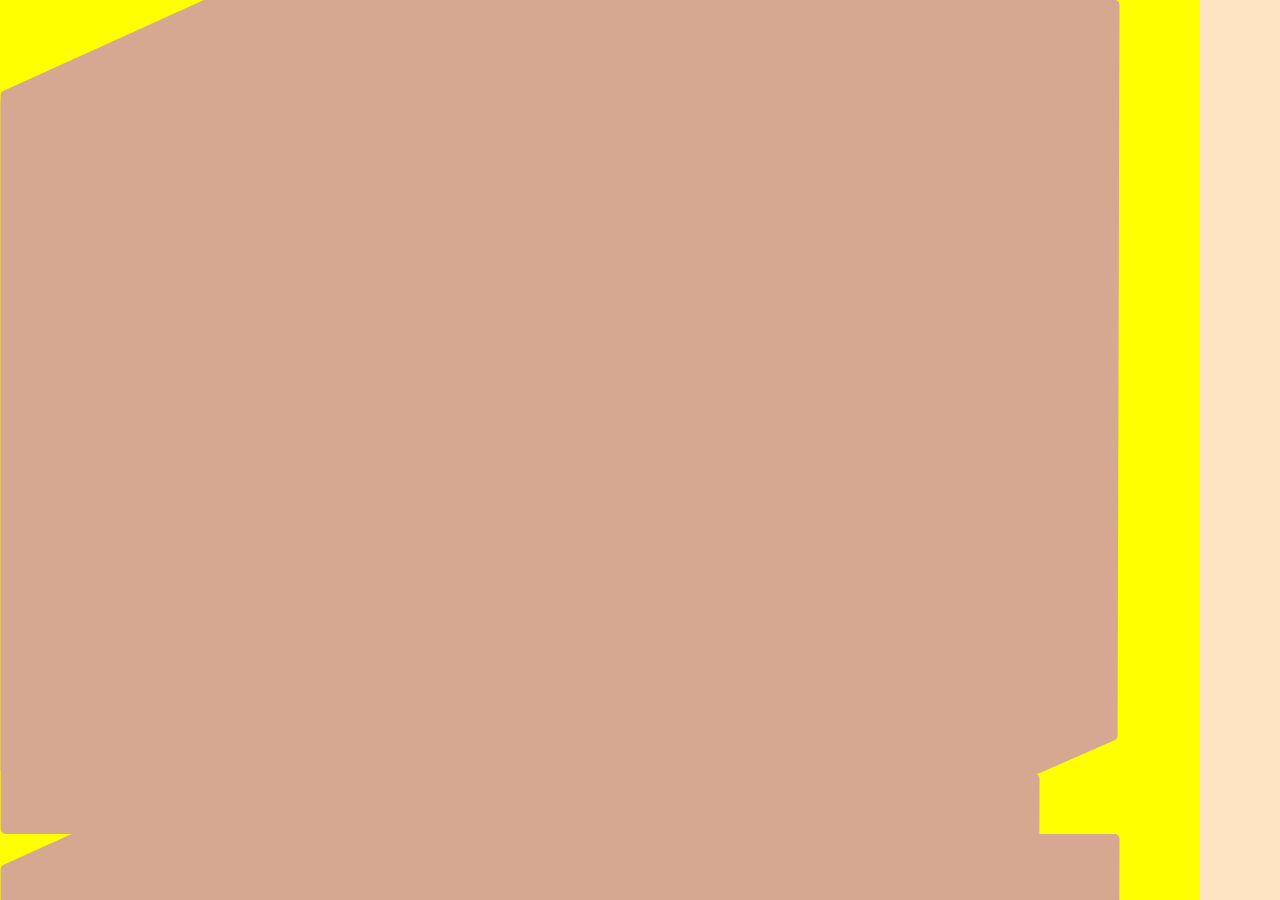
==== index.html @ 010096a8 "initial commit" ====
<!DOCTYPE html>
<html lang="en">
<head>
    <meta charset="UTF-8">
    <meta name="viewport" content="width=device-width, initial-scale=1.0">
    <meta http-equiv="X-UA-Compatible" content="ie=edge">
    <link rel="stylesheet" type="text/css" href="styles.css">
    <title>Lili Molloy</title>
</head>
<body>

    <div class="container">

        <div class="page about"></div>

        <div class="page portfolio"></div>
        <div class="page resume"></div>
        <div class="page contact"></div>
    </div>

</body>
</html>
---- styles.css ----
body {
    margin: 0;
}

.container {
    display: grid;
    grid-template-columns: repeat(4, 80px) 1fr repeat(4, 80px);
    grid-template-rows: 1fr;
    height: 100vh;
    width: 100%;
  }

.page {
    grid-row: 1 / 2;
}

.page:nth-child(1):before {
    content: "about";
    color: white;
    position: absolute;
    transform: rotate(-90deg);
    font-family: quicksand;
    font-size: 30px;
    bottom: 50%;
    opacity: 0;
    animation: appear 5s forwards 2s;
}

@keyframes appear {
    from {
        opacity: 0;
    }
    
    to {
         opacity: 1;
    }
}

.container .page:nth-child(1) {
    grid-column: 1/ 7;
    z-index: 4;
    background-image: url("./assets/backgrounds/background-about.svg");
    background-size: 100%;
}

.container .page:nth-child(2) {
    grid-column: 1 / 8;
    z-index: 3;
    background-image: url("./assets/backgrounds/background-portfolio.svg");
    background-size: 100%;
}

.container .page:nth-child(3) {
    grid-column: 1 / 9;
    background: yellow;
    z-index: 2;
}

.container .page:nth-child(4) {
    grid-column: 1 / 10;
    background: bisque;
    z-index: 1;
}

.container .page:nth-child(2):hover {
    grid-column: 2 / 8;
    z-index: 5;
}

.container .page:nth-child(3):hover {
    grid-column: 2 / 9;
    z-index: 5;
}

.container .page:nth-child(4):hover {
    grid-column: 2 / 10;
    z-index: 5;
}

/* .container .about {
    
    background-size: 100%;
} */
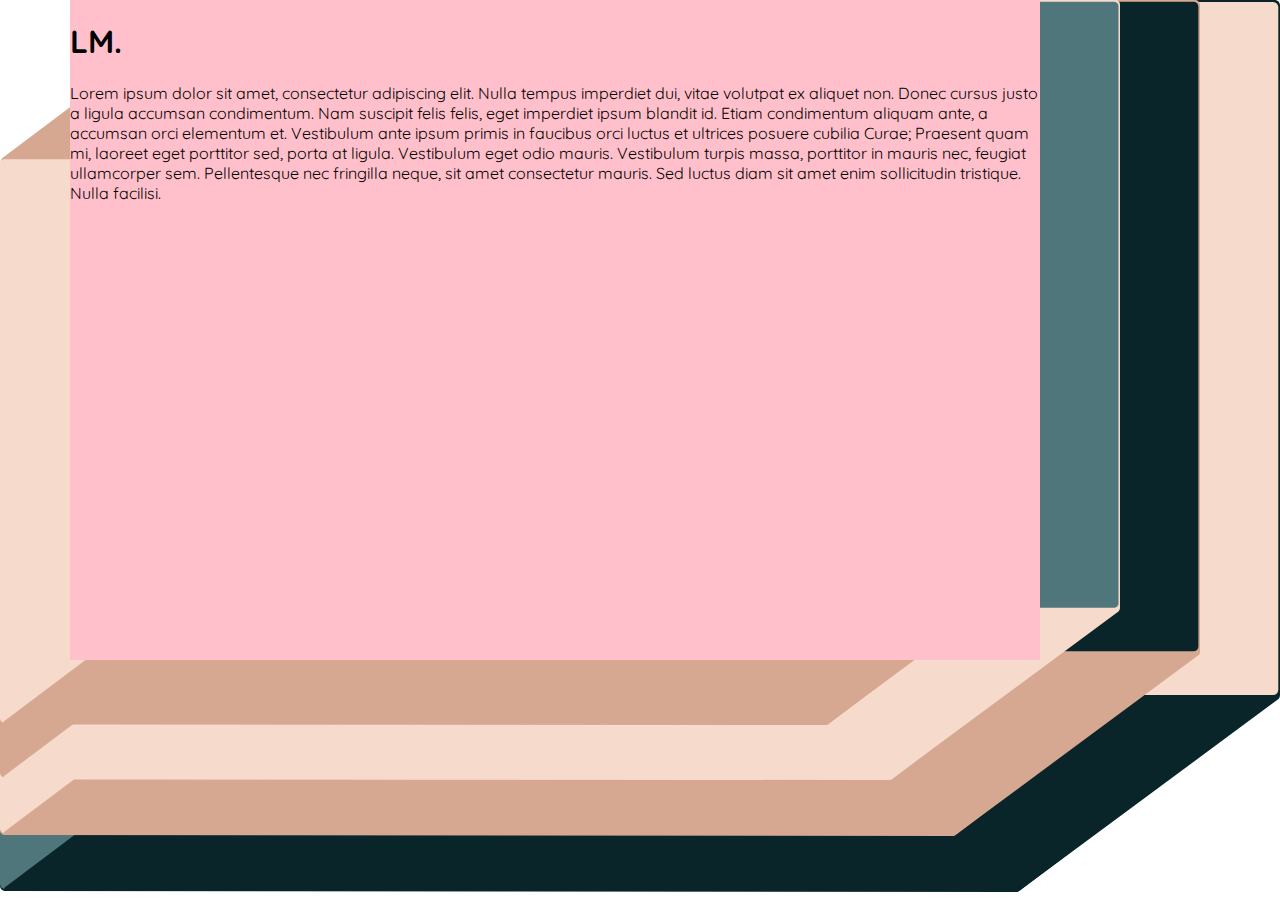
==== commit 544b9cbf: "accordion flows correctly, and can go back to main menu. added the second grid." ====
--- a/index.html
+++ b/index.html
@@ -4,18 +4,24 @@
     <meta charset="UTF-8">
     <meta name="viewport" content="width=device-width, initial-scale=1.0">
     <meta http-equiv="X-UA-Compatible" content="ie=edge">
+    <link href="https://fonts.googleapis.com/css?family=Bungee+Shade|Quicksand" rel="stylesheet">
     <link rel="stylesheet" type="text/css" href="styles.css">
     <title>Lili Molloy</title>
 </head>
 <body>
 
     <div class="container">
-
-        <div class="page about"></div>
-
+        <div class="page contact"></div>
+        <div class="page resume"></div>
         <div class="page portfolio"></div>
-        <div class="page resume"></div>
-        <div class="page contact"></div>
+        <div class="page">
+            <div class="about">
+                <div class="view">
+                    <h1>LM.</h1>
+                    <p>Lorem ipsum dolor sit amet, consectetur adipiscing elit. Nulla tempus imperdiet dui, vitae volutpat ex aliquet non. Donec cursus justo a ligula accumsan condimentum. Nam suscipit felis felis, eget imperdiet ipsum blandit id. Etiam condimentum aliquam ante, a accumsan orci elementum et. Vestibulum ante ipsum primis in faucibus orci luctus et ultrices posuere cubilia Curae; Praesent quam mi, laoreet eget porttitor sed, porta at ligula. Vestibulum eget odio mauris. Vestibulum turpis massa, porttitor in mauris nec, feugiat ullamcorper sem. Pellentesque nec fringilla neque, sit amet consectetur mauris. Sed luctus diam sit amet enim sollicitudin tristique. Nulla facilisi.</p>
+                </div>
+            </div>
+        </div>
     </div>
 
 </body>
--- a/styles.css
+++ b/styles.css
@@ -1,5 +1,6 @@
 body {
     margin: 0;
+    font-family: Quicksand, sans-serif;
 }
 
 .container {
@@ -14,8 +15,8 @@
     grid-row: 1 / 2;
 }
 
-.page:nth-child(1):before {
-    content: "about";
+.page:nth-child(4):before {
+    content: "home";
     color: white;
     position: absolute;
     transform: rotate(-90deg);
@@ -37,10 +38,47 @@
 }
 
 .container .page:nth-child(1) {
+    grid-column: 1 / 10;
+    z-index: 1;
+    background-image: url("./assets/backgrounds/background-contact.svg");
+    background-size: 100%;
+    height: 100vh;
+    background-repeat: no-repeat;
+}
+
+.container .page:nth-child(2) {
+    grid-column: 1 / 9;
+    z-index: 2;
+    background-image: url("./assets/backgrounds/background-about.svg");
+    background-size: 100%;
+    height: 100vh;
+    background-repeat: no-repeat;
+}
+
+.container .page:nth-child(3) {
+    grid-column: 1 / 8;
+    z-index: 3;
+    background-image: url("./assets/backgrounds/background-portfolio.svg");
+    background-size: 100%;
+    height: 100vh;
+    background-repeat: no-repeat;
+}
+
+.container .page:nth-child(4) {
     grid-column: 1/ 7;
     z-index: 4;
     background-image: url("./assets/backgrounds/background-about.svg");
     background-size: 100%;
+    height: 100vh;
+    background-repeat: no-repeat;
+}
+
+/* .container .page:nth-child(1) {
+    grid-column: 1/ 7;
+    z-index: 4;
+    background-image: url("./assets/backgrounds/background-about.svg");
+    background-size: 100%;
+    background-repeat: no-repeat;
 }
 
 .container .page:nth-child(2) {
@@ -52,17 +90,19 @@
 
 .container .page:nth-child(3) {
     grid-column: 1 / 9;
-    background: yellow;
     z-index: 2;
+    background-image: url("./assets/backgrounds/background-about.svg");
+    background-size: 100%;
 }
 
 .container .page:nth-child(4) {
     grid-column: 1 / 10;
-    background: bisque;
     z-index: 1;
-}
+    background-image: url("./assets/backgrounds/background-contact.svg");
+    background-size: 100%;
+} */
 
-.container .page:nth-child(2):hover {
+/* .container .page:nth-child(2):hover {
     grid-column: 2 / 8;
     z-index: 5;
 }
@@ -75,9 +115,45 @@
 .container .page:nth-child(4):hover {
     grid-column: 2 / 10;
     z-index: 5;
+} */
+
+.container .page:nth-child(1):hover ~ .page {
+    width: 0px;
+    background: #e5e5e5;
 }
 
-/* .container .about {
-    
-    background-size: 100%;
-} */
+.container .page:nth-child(1):hover {
+    grid-column: 1 / 10;
+}
+
+.container .page:nth-child(2):hover ~ .page {
+    width: 0px;
+    background: #e5e5e5;
+}
+
+.container .page:nth-child(2):hover {
+    grid-column: 1 / 9;
+}
+
+.container .page:nth-child(3):hover ~ .page {
+    width: 0px;
+    background: #e5e5e5;
+}
+
+.container .page:nth-child(3):hover {
+    grid-column: 1 / 8;
+} 
+
+.about {
+    display: grid;
+    grid-template-columns: 1fr 970px;
+    grid-template-rows: 660px 1fr;
+    width: 100%;
+    height: 100%;
+  }
+  
+  .about .view {
+    grid-column: 2 / 3;
+    grid-row: 1/2;
+    background: pink;
+  }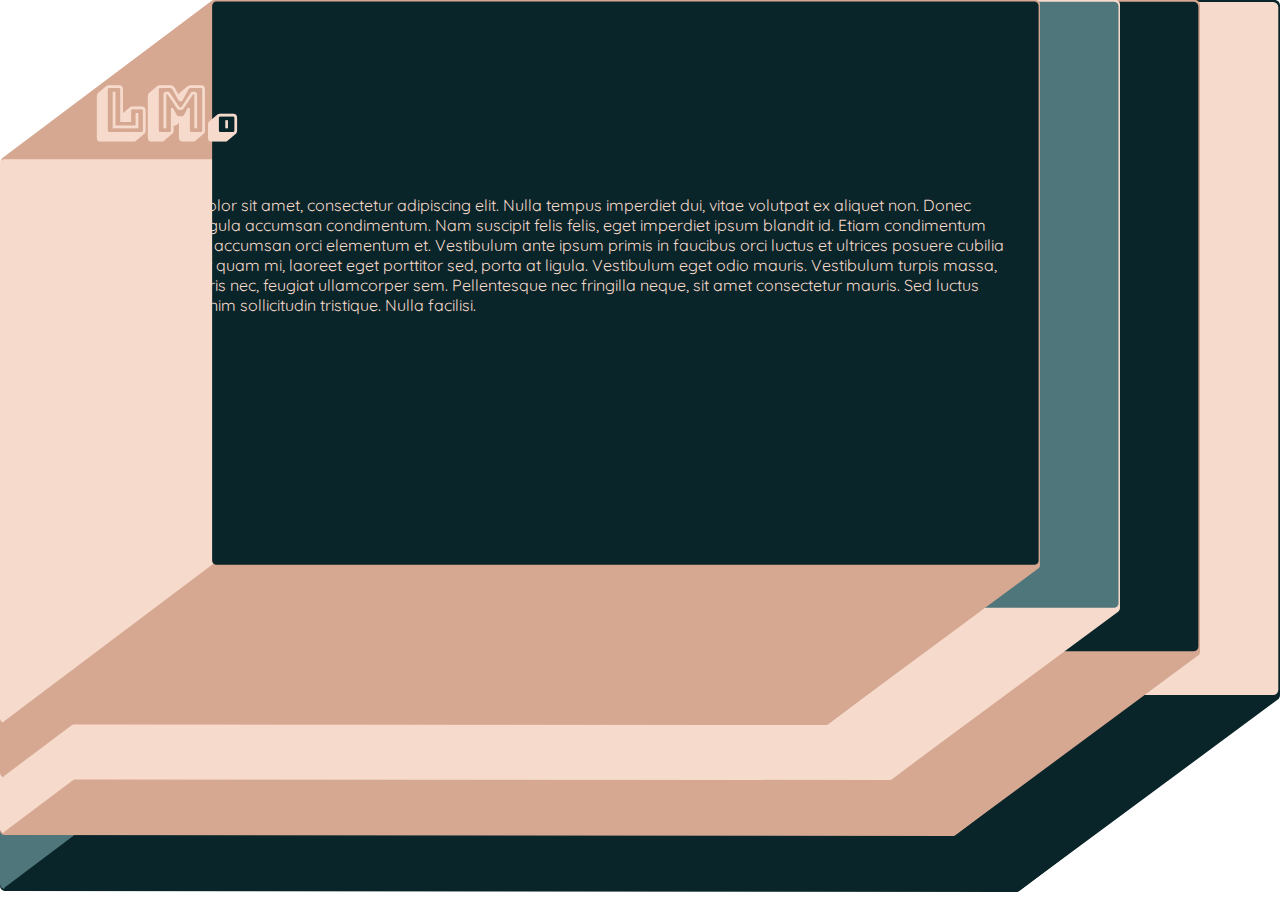
==== commit 55580aed: "Created and laid out about page. Added all icons" ====
--- a/index.html
+++ b/index.html
@@ -11,16 +11,26 @@
 <body>
 
     <div class="container">
-        <div class="page contact"></div>
-        <div class="page resume"></div>
-        <div class="page portfolio"></div>
-        <div class="page">
-            <div class="about">
-                <div class="view">
-                    <h1>LM.</h1>
-                    <p>Lorem ipsum dolor sit amet, consectetur adipiscing elit. Nulla tempus imperdiet dui, vitae volutpat ex aliquet non. Donec cursus justo a ligula accumsan condimentum. Nam suscipit felis felis, eget imperdiet ipsum blandit id. Etiam condimentum aliquam ante, a accumsan orci elementum et. Vestibulum ante ipsum primis in faucibus orci luctus et ultrices posuere cubilia Curae; Praesent quam mi, laoreet eget porttitor sed, porta at ligula. Vestibulum eget odio mauris. Vestibulum turpis massa, porttitor in mauris nec, feugiat ullamcorper sem. Pellentesque nec fringilla neque, sit amet consectetur mauris. Sed luctus diam sit amet enim sollicitudin tristique. Nulla facilisi.</p>
-                </div>
-            </div>
+        <div class="page contact">
+
+        </div>
+
+        <div class="page resume">
+
+        </div>
+
+        <div class="page portfolio">
+
+
+        </div>
+
+        <div class="page about">
+           
+                <article>
+                        <h1>LM.</h1>
+                        <p>Lorem ipsum dolor sit amet, consectetur adipiscing elit. Nulla tempus imperdiet dui, vitae volutpat ex aliquet non. Donec cursus justo a ligula accumsan condimentum. Nam suscipit felis felis, eget imperdiet ipsum blandit id. Etiam condimentum aliquam ante, a accumsan orci elementum et. Vestibulum ante ipsum primis in faucibus orci luctus et ultrices posuere cubilia Curae; Praesent quam mi, laoreet eget porttitor sed, porta at ligula. Vestibulum eget odio mauris. Vestibulum turpis massa, porttitor in mauris nec, feugiat ullamcorper sem. Pellentesque nec fringilla neque, sit amet consectetur mauris. Sed luctus diam sit amet enim sollicitudin tristique. Nulla facilisi.</p>
+                </article>
+            
         </div>
     </div>
 
--- a/styles.css
+++ b/styles.css
@@ -15,6 +15,7 @@
     grid-row: 1 / 2;
 }
 
+/* home directory */
 .page:nth-child(4):before {
     content: "home";
     color: white;
@@ -37,10 +38,11 @@
     }
 }
 
+/* background pages  */
 .container .page:nth-child(1) {
     grid-column: 1 / 10;
     z-index: 1;
-    background-image: url("./assets/backgrounds/background-contact.svg");
+    background-image: url("/assets/backgrounds/background-contact.svg");
     background-size: 100%;
     height: 100vh;
     background-repeat: no-repeat;
@@ -49,7 +51,7 @@
 .container .page:nth-child(2) {
     grid-column: 1 / 9;
     z-index: 2;
-    background-image: url("./assets/backgrounds/background-about.svg");
+    background-image: url("/assets/backgrounds/background-about.svg");
     background-size: 100%;
     height: 100vh;
     background-repeat: no-repeat;
@@ -58,7 +60,7 @@
 .container .page:nth-child(3) {
     grid-column: 1 / 8;
     z-index: 3;
-    background-image: url("./assets/backgrounds/background-portfolio.svg");
+    background-image: url("/assets/backgrounds/background-portfolio.svg");
     background-size: 100%;
     height: 100vh;
     background-repeat: no-repeat;
@@ -67,83 +69,13 @@
 .container .page:nth-child(4) {
     grid-column: 1/ 7;
     z-index: 4;
-    background-image: url("./assets/backgrounds/background-about.svg");
+    background-image: url("/assets/backgrounds/background-about.svg");
     background-size: 100%;
     height: 100vh;
     background-repeat: no-repeat;
 }
 
-/* .container .page:nth-child(1) {
-    grid-column: 1/ 7;
-    z-index: 4;
-    background-image: url("./assets/backgrounds/background-about.svg");
-    background-size: 100%;
-    background-repeat: no-repeat;
-}
-
-.container .page:nth-child(2) {
-    grid-column: 1 / 8;
-    z-index: 3;
-    background-image: url("./assets/backgrounds/background-portfolio.svg");
-    background-size: 100%;
-}
-
-.container .page:nth-child(3) {
-    grid-column: 1 / 9;
-    z-index: 2;
-    background-image: url("./assets/backgrounds/background-about.svg");
-    background-size: 100%;
-}
-
-.container .page:nth-child(4) {
-    grid-column: 1 / 10;
-    z-index: 1;
-    background-image: url("./assets/backgrounds/background-contact.svg");
-    background-size: 100%;
-} */
-
-/* .container .page:nth-child(2):hover {
-    grid-column: 2 / 8;
-    z-index: 5;
-}
-
-.container .page:nth-child(3):hover {
-    grid-column: 2 / 9;
-    z-index: 5;
-}
-
-.container .page:nth-child(4):hover {
-    grid-column: 2 / 10;
-    z-index: 5;
-} */
-
-.container .page:nth-child(1):hover ~ .page {
-    width: 0px;
-    background: #e5e5e5;
-}
-
-.container .page:nth-child(1):hover {
-    grid-column: 1 / 10;
-}
-
-.container .page:nth-child(2):hover ~ .page {
-    width: 0px;
-    background: #e5e5e5;
-}
-
-.container .page:nth-child(2):hover {
-    grid-column: 1 / 9;
-}
-
-.container .page:nth-child(3):hover ~ .page {
-    width: 0px;
-    background: #e5e5e5;
-}
-
-.container .page:nth-child(3):hover {
-    grid-column: 1 / 8;
-} 
-
+/* about page */
 .about {
     display: grid;
     grid-template-columns: 1fr 970px;
@@ -152,8 +84,48 @@
     height: 100%;
   }
   
-  .about .view {
+  .about article {
     grid-column: 2 / 3;
-    grid-row: 1/2;
-    background: pink;
-  }+    grid-row: 1 / 2;
+    margin: 25px;
+    color: #F6DBCD;
+  }
+  .about article h1 {
+      font-family: 'Bungee Shade', cursive;
+      font-size: 64px;
+  }
+
+/* .about h1 {
+    font-family: 'Bungee Shade', cursive;
+}
+
+.about article {
+    margin-left: 9em;
+    color: white;
+    max-width: 29em;
+} */
+
+/* on hover effects */
+.container .page:nth-child(1):hover ~ .page {
+    z-index: 0;
+}
+
+.container .page:nth-child(1):hover {
+    grid-column: 1 / 10;
+}
+
+.container .page:nth-child(2):hover ~ .page {
+    z-index: 0;
+}
+
+.container .page:nth-child(2):hover {
+    grid-column: 1 / 9;
+}
+
+.container .page:nth-child(3):hover ~ .page {
+    z-index: 0;
+}
+
+.container .page:nth-child(3):hover + .page {
+
+} 
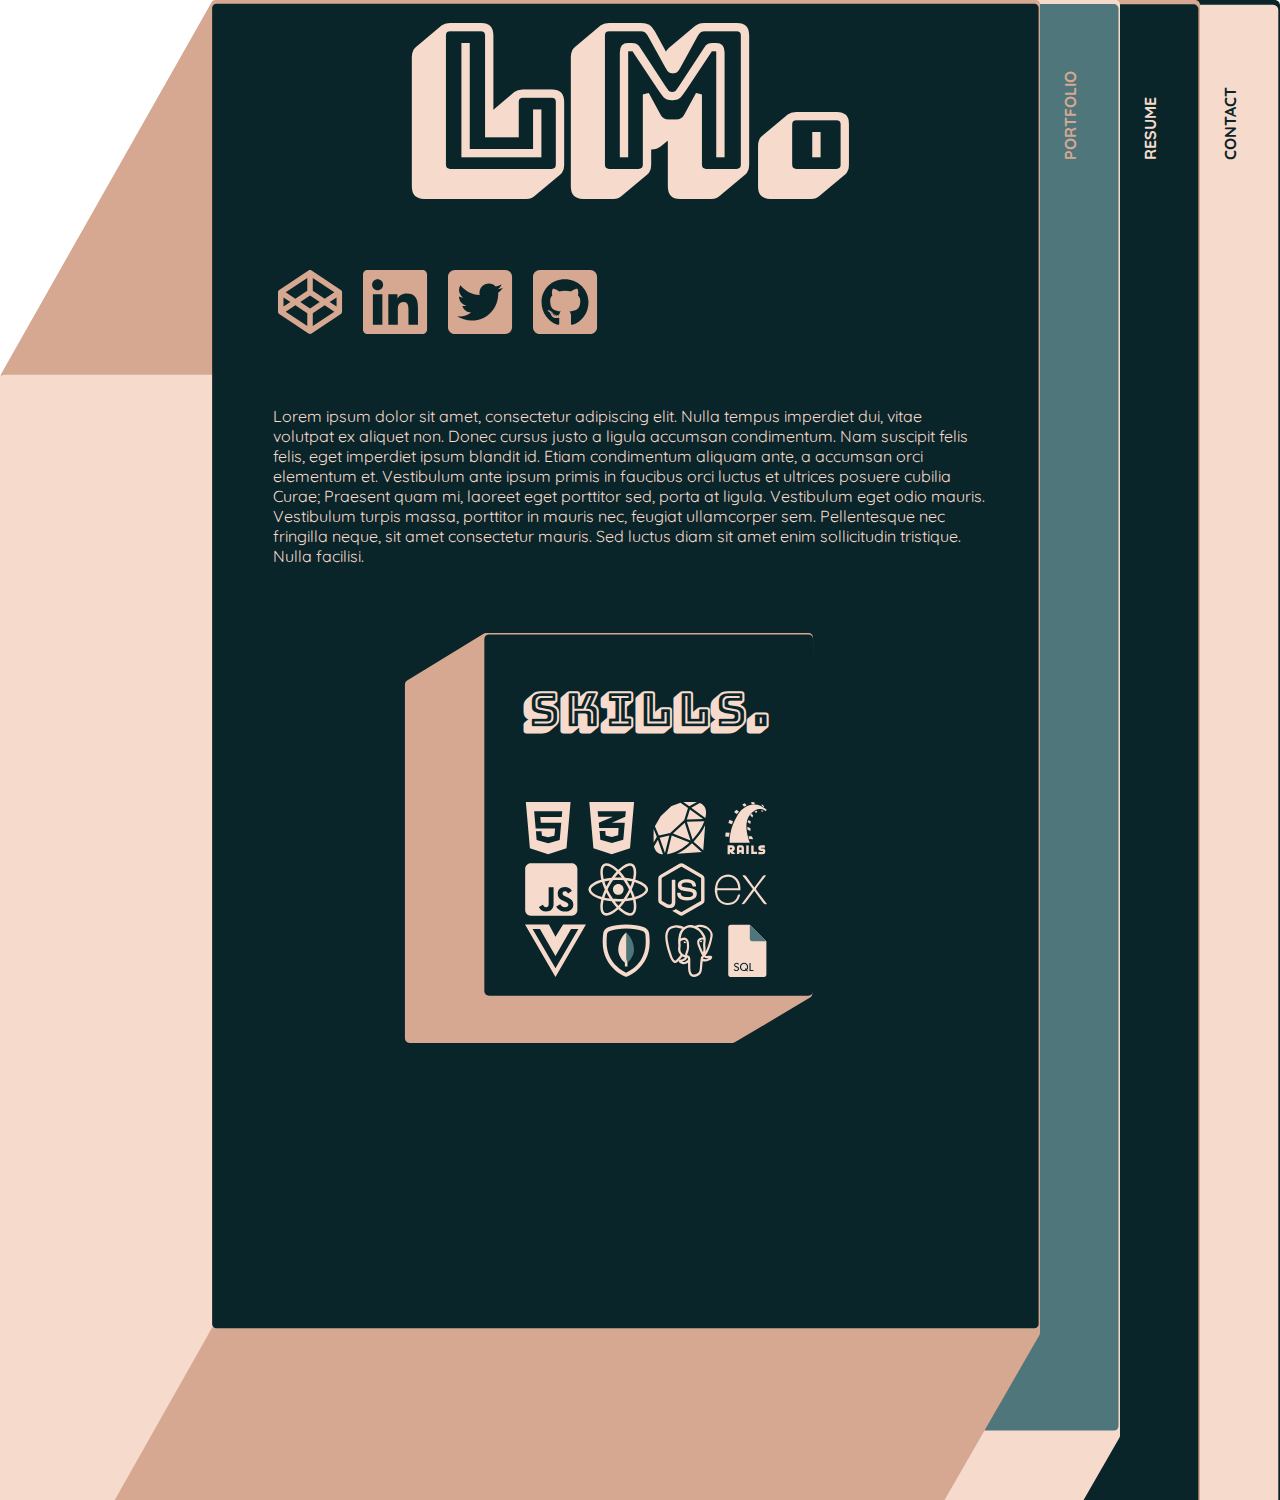
==== commit 136dcf69: "completed hover over effects on all pages" ====
--- a/index.html
+++ b/index.html
@@ -11,25 +11,78 @@
 <body>
 
     <div class="container">
-        <div class="page contact">
-
+        <div class="page">
+            <div class="tab">
+                   <a href="/contact.html"><h2>CONTACT</h2></a>
+            </div>
         </div>
 
-        <div class="page resume">
-
+        <div class="page">
+                <div class="tab">
+                    <a href="/resume.html"><h2>RESUME</h2></a>
+                </div>
         </div>
 
-        <div class="page portfolio">
-
-
+        <div class="page">
+                <div class="tab">
+                    <a href="/portfolio.html"><h2>PORTFOLIO</h2></a>
+                </div>
         </div>
 
         <div class="page about">
-           
-                <article>
-                        <h1>LM.</h1>
-                        <p>Lorem ipsum dolor sit amet, consectetur adipiscing elit. Nulla tempus imperdiet dui, vitae volutpat ex aliquet non. Donec cursus justo a ligula accumsan condimentum. Nam suscipit felis felis, eget imperdiet ipsum blandit id. Etiam condimentum aliquam ante, a accumsan orci elementum et. Vestibulum ante ipsum primis in faucibus orci luctus et ultrices posuere cubilia Curae; Praesent quam mi, laoreet eget porttitor sed, porta at ligula. Vestibulum eget odio mauris. Vestibulum turpis massa, porttitor in mauris nec, feugiat ullamcorper sem. Pellentesque nec fringilla neque, sit amet consectetur mauris. Sed luctus diam sit amet enim sollicitudin tristique. Nulla facilisi.</p>
-                </article>
+                <!-- <img src="/assets/backgrounds/background-about.svg" /> -->
+                <div class="view">
+                    <div class="box">
+    
+                        <div class="content">
+                            <h1>LM.</h1>
+                        </div>
+
+                        <div class="content">
+                            <a href="https://codepen.io/LilianaM/" target="blank">
+                                <img src="/assets/icons/codepen.svg" alt="codepen icon"/>
+                            </a>
+                            <a href="https://www.linkedin.com/in/lili-molloy-350438171/" target="blank">
+                                <img src="/assets/icons/linkedin.svg" alt="linked in icon"/>
+                            </a>
+                            <a href="https://twitter.com/lili_codes" target="blank">
+                                <img src="/assets/icons/twitter.svg" alt="twitter icon"/>
+                            </a>
+                            <a href="https://github.com/lilianamolloy" target="blank">
+                                <img src="/assets/icons/github.svg" alt="github icon"/>
+                            </a>
+                        </div>
+
+                        <div class="content">
+                            <p>Lorem ipsum dolor sit amet, consectetur adipiscing elit. Nulla tempus imperdiet dui, vitae volutpat ex aliquet non. Donec cursus justo a ligula accumsan condimentum. Nam suscipit felis felis, eget imperdiet ipsum blandit id. Etiam condimentum aliquam ante, a accumsan orci elementum et. Vestibulum ante ipsum primis in faucibus orci luctus et ultrices posuere cubilia Curae; Praesent quam mi, laoreet eget porttitor sed, porta at ligula. Vestibulum eget odio mauris. Vestibulum turpis massa, porttitor in mauris nec, feugiat ullamcorper sem. Pellentesque nec fringilla neque, sit amet consectetur mauris. Sed luctus diam sit amet enim sollicitudin tristique. Nulla facilisi.</p>
+                        </div>
+
+                        <div class="content">
+                            <img class="skills" src="/assets/images/box1.svg"/>
+                            <div class="skills">
+                                <h1>SKILLS.</h1>
+                                <div class="icons">
+                                        <img src="/assets/icons/html5.svg" alt="html 5 icon"/>
+                                        <img src="/assets/icons/css3.svg" alt="css 3 icon"/>
+                                        <img src="/assets/icons/ruby.svg" alt="ruby icon"/>
+                                        <img src="/assets/icons/rubyrails.svg" alt="ruby on rails icon"/>
+                                        <img src="/assets/icons/javascript.svg" alt="java script icon"/>
+                                        <img src="/assets/icons/react.svg" alt="react icon"/>
+                                        <img src="/assets/icons/node.svg" alt="node js icon"/>
+                                        <img src="/assets/icons/express.svg" alt="express js icon"/>
+                                        <img src="/assets/icons/vue.svg" alt="vue icon"/>
+                                        <img src="/assets/icons/mongodb.svg" alt="mongo db icon"/>
+                                        <img src="/assets/icons/postgresql.svg" alt="post gre sql icon"/>
+                                        <img src="/assets/icons/sql.svg" alt="sql icon"/>
+                                </div>
+                           </div>
+                        </div>
+
+                        <div class="content">
+                            <p>ABOUT</p>
+                        </div>
+                    </div>
+                </div>
             
         </div>
     </div>
--- a/styles.css
+++ b/styles.css
@@ -1,131 +1,570 @@
 body {
-    margin: 0;
-    font-family: Quicksand, sans-serif;
+  margin: 0;
+  font-family: Quicksand, sans-serif;
+  font-size: 24px;
+}
+
+ul {
+  display: none;
 }
 
 .container {
-    display: grid;
-    grid-template-columns: repeat(4, 80px) 1fr repeat(4, 80px);
-    grid-template-rows: 1fr;
-    height: 100vh;
-    width: 100%;
-  }
+  display: grid;
+  grid-template-columns: repeat(4, 0px) 1fr repeat(4, 80px);
+  grid-template-rows: 1fr;
+  height: 100vh;
+  width: 100%;
+}
 
 .page {
-    grid-row: 1 / 2;
-}
-
-/* home directory */
-.page:nth-child(4):before {
-    content: "home";
-    color: white;
-    position: absolute;
-    transform: rotate(-90deg);
-    font-family: quicksand;
-    font-size: 30px;
-    bottom: 50%;
-    opacity: 0;
-    animation: appear 5s forwards 2s;
-}
-
-@keyframes appear {
-    from {
-        opacity: 0;
-    }
-    
-    to {
-         opacity: 1;
-    }
+  grid-row: 1 / 2;
 }
 
 /* background pages  */
+/* contact */
 .container .page:nth-child(1) {
-    grid-column: 1 / 10;
-    z-index: 1;
-    background-image: url("/assets/backgrounds/background-contact.svg");
-    background-size: 100%;
-    height: 100vh;
-    background-repeat: no-repeat;
-}
-
+  grid-column: 5 / 10;
+  grid-row: 1 / 2;
+  z-index: 1;
+  background-image: url("/assets/backgrounds/background-contact.svg");
+  background-size: 100%;
+  background-repeat: no-repeat;
+}
+
+.page:nth-child(1):hover {
+  opacity: 0.5;
+}
+
+/* background resume */
 .container .page:nth-child(2) {
-    grid-column: 1 / 9;
-    z-index: 2;
-    background-image: url("/assets/backgrounds/background-about.svg");
-    background-size: 100%;
-    height: 100vh;
-    background-repeat: no-repeat;
-}
-
+  grid-column: 5 / 9;
+  grid-row: 1 / 2;
+  z-index: 2;
+  background-image: url("/assets/backgrounds/background-about.svg");
+  background-size: 100%;
+  background-repeat: no-repeat;
+}
+.page:nth-child(2):hover {
+  opacity: 0.5;
+}
+
+/* portfolio */
 .container .page:nth-child(3) {
-    grid-column: 1 / 8;
-    z-index: 3;
-    background-image: url("/assets/backgrounds/background-portfolio.svg");
-    background-size: 100%;
-    height: 100vh;
-    background-repeat: no-repeat;
-}
-
+  grid-column: 5 / 8;
+  grid-row: 1 / 2;
+  z-index: 3;
+  background-image: url("/assets/backgrounds/background-portfolio.svg");
+  background-size: 100%;
+  background-repeat: no-repeat;
+}
+.page:nth-child(3):hover {
+  opacity: 0.5;
+}
+
+/* about */
 .container .page:nth-child(4) {
-    grid-column: 1/ 7;
-    z-index: 4;
-    background-image: url("/assets/backgrounds/background-about.svg");
-    background-size: 100%;
-    height: 100vh;
-    background-repeat: no-repeat;
+  grid-column: 5/ 7;
+  grid-row: 1 / 2;
+  z-index: 4;
+  background-image: url("/assets/backgrounds/background-about.svg"); 
+  background-clip: border-box;
+  background-size: 100%;
+  background-repeat: no-repeat;
 }
 
 /* about page */
 .about {
-    display: grid;
-    grid-template-columns: 1fr 970px;
-    grid-template-rows: 660px 1fr;
+  display: grid;
+  grid-template-columns: 19% 81%;
+  grid-template-rows: 660px 1fr;
+  width: 100%;
+  height: 100%;
+}
+
+.about .view {
+  
+  grid-column: 2 / 3;
+  grid-row: 1 / 2;
+  /* margin: 25px; */
+  color: #F6DBCD;
+  /* background: blueviolet; */
+}
+
+.box {
+  display: grid;
+  grid-template-columns: 1fr 1fr 80px;
+  grid-template-rows: 250px 100px 310px;
+}
+
+/* logo */
+.content:nth-child(1) {
+  display: flex;
+  align-items: flex-end;
+  /* background: pink; */
+  grid-column: 1 /2;
+  grid-row: 1/2;
+}
+
+.content:nth-child(1) h1 {
+  font-family: 'Bungee Shade', cursive;
+  font-size: 200px;
+  padding: 0;
+  margin: 0;
+  line-height: 1;
+  margin-left: 20px;
+  /* background:orange; */
+}
+
+/* socials */
+.content:nth-child(2) {
+  display: flex;
+  justify-content: center;
+  align-items: center;
+  /* background: lime; */
+  grid-column: 1 /2;
+  grid-row: 2 /3;
+}
+
+.content:nth-child(2) img {
+    margin: 0px 10px;
+}
+
+.content:nth-child(2) img:hover {
+  opacity: 0.7;
+}
+
+/* blurb */
+.content:nth-child(3) {
+  /* background: purple; */
+  grid-column: 1 /2;
+  grid-row: 3 /4;
+}
+
+.content:nth-child(3) p {
+  font-size: 16px;
+  margin-left: 25px;
+  /* background: orange; */
+  width: 90%;
+}
+
+/* skills */
+.content:nth-child(4) {
+  display: grid;
+  grid-template-columns: 20% 80%;
+  grid-template-rows: 360px 1fr;
+  /* background: blue; */
+  grid-column: 2 /3;
+  grid-row: 2/4;
+}
+
+.content:nth-child(4) > img {
+    grid-column: 1 / 3;
+    grid-row: 1 / 3;
+    height: 410px;
+    z-index: 0;
+    /* background: orange; */
+}
+
+.content:nth-child(4) .skills:nth-child(2) {
+  display: flex;
+  justify-content: center;
+  flex-wrap: wrap;
+  width: 350px;
+  align-items: center;
+  grid-column: 2 / 3;
+  grid-row: 1 / 2;
+  z-index: 1;
+  font-family: 'Bungee Shade', cursive;
+  /* background: hotpink; */
+}
+
+.icons img{
+  margin: 4px;
+}
+
+.icons {
+    display: flex;
+    flex-wrap: wrap;
+    justify-content: space-between;
+    width: 250px;
+    /* background: lime; */
+}
+
+/* tab */
+.content:nth-child(5) {
+  display: flex;
+  justify-content: center;
+  align-items: center;
+  /* background: hotpink; */
+  grid-column: 3/4;
+}
+
+.content:nth-child(5) p {
+    /* background: orange; */
+    transform: rotate(-90deg);
+    font-size: 16px;
+}
+
+/* contact tab */
+.page:nth-child(1) .tab {
+  display: flex;
+  justify-content: flex-end;
+  
+}
+
+.page:nth-child(1) h2 {
+  transform: rotate(-90deg);
+  width: 100px;
+  font-size: 16px;
+  color:#0A2529;
+  margin-top: 100px;
+  z-index: 11;
+}
+
+/* resume tab */
+.page:nth-child(2) .tab {
+  display: flex;
+  justify-content: flex-end;
+  
+}
+
+.page:nth-child(2) h2 {
+  transform: rotate(-90deg);
+  width: 100px;
+  font-size: 16px;
+  color:#F6DBCD;
+  margin-top: 100px;
+  z-index: 10;
+}
+
+/* PORTFOLIO TAB */
+.page:nth-child(3) .tab {
+  display: flex;
+  justify-content: flex-end;
+  
+}
+
+.page:nth-child(3) h2 {
+  transform: rotate(-90deg);
+  width: 100px;
+  font-size: 16px;
+  color:#D6A892;
+  margin-top: 100px;
+  z-index: 12;
+}
+
+.tab a {
+  text-decoration: none;
+}
+
+/* media break points */
+@media (max-width: 1389px) { /*1*/
+  .content:nth-child(5) {
+    display: flex;
+    justify-content: flex-end;
+    align-items: flex-start;
+    grid-column: 2/3;
+  }
+  
+  .content:nth-child(5) p {
+      font-size: 16px;
+      transform: rotate(0deg);
+  }
+  
+  .container .page:nth-child(4) {
+    background-image: url("/assets/backgrounds/background-about-1000px.svg");
+    height: 890px;
+  }
+
+  .container .page:nth-child(3) {
+    background-image: url("/assets/backgrounds/background-portfolio-1000px.svg");
+  }
+
+  .container .page:nth-child(2) {
+    background-image: url("/assets/backgrounds/background-about-1000px.svg");
+  }
+
+  .container .page:nth-child(1) {
+    background-image: url("/assets/backgrounds/background-contact-1000px.svg");
+  }
+
+  .content:nth-child(4) {
+    margin-top: 17%;
+  }
+}
+
+@media (max-width: 1324px) { /*2*/
+  .content:nth-child(5) p {
+    margin-right: 50px;
+  }
+
+  /* change display of content to flex */
+  .box {
+    display: flex;
+    flex-direction: column;
+  }
+/* change background size */
+  .container .page:nth-child(4) {
+    background-image: url("/assets/backgrounds/background-about-1500px.svg");
+    height: 1200px;
+  }
+
+  .container .page:nth-child(3) {
+    background-image: url("/assets/backgrounds/background-portfolio-1500px.svg");
+  }
+
+  .container .page:nth-child(2) {
+    background-image: url("/assets/backgrounds/background-about-1500px.svg");
+  }
+
+  .container .page:nth-child(1) {
+    background-image: url("/assets/backgrounds/background-contact-1500px.svg");
+  }
+  /* title */
+  .content:nth-child(1) {
+    align-self: center;
+  }
+
+  /* adding margin between social icons and aligning */
+  .content:nth-child(2) {
+    justify-content: flex-start;
+    margin-top: 70px;
+    margin-bottom: 50px;
+    margin-left: 70px;
+  }
+
+  .content:nth-child(3) {
+    margin-left: 50px;
+  }
+
+  /* about tab */
+  .content:nth-child(5) {
+    display: none;
+  }
+
+  /* skills box */
+
+  .content:nth-child(4) {
+    /* background: blue; */
+    margin-top: 0;
+    margin-top: 51px;
+    grid-template-columns: 28% auto;
+    padding: 0;
+    align-self: center;
+  }
+
+  .content:nth-child(4) .skills:nth-child(2) {
+    /* background: pink; */
+  }
+
+  .content:nth-child(4) > img {
+    width: 650px;
+    margin-right: 20px;
+  }
+}
+
+@media (max-width: 1281px) { /*3*/
+  /* change background size */
+  .container .page:nth-child(4) {
+    background-image: url("/assets/backgrounds/background-about-2000px.svg");
+    height: 1500px;
+  }
+
+  .container .page:nth-child(3) {
+    background-image: url("/assets/backgrounds/background-portfolio-2000px.svg");
+  }
+
+  .container .page:nth-child(2) {
+    background-image: url("/assets/backgrounds/background-about-2000px.svg");
+  }
+
+  .container .page:nth-child(1) {
+    background-image: url("/assets/backgrounds/background-contact-2000px.svg");
+  }
+}
+
+@media (max-width: 1155px) { /*3*/
+  .container .page:nth-child(4) {
+    height: 1200px;
+  }
+}
+
+@media (max-width: 1083px) { /*4*/
+  /* change background size */
+  .container .page:nth-child(4) {
+    background-image: url("/assets/backgrounds/background-about-2500px.svg");
+    height: 1500px;
+  }
+
+  .container .page:nth-child(3) {
+    background-image: url("/assets/backgrounds/background-portfolio-2500px.svg");
+  }
+
+  .container .page:nth-child(2) {
+    background-image: url("/assets/backgrounds/background-about-2500px.svg");
+  }
+
+  .container .page:nth-child(1) {
+    background-image: url("/assets/backgrounds/background-contact-2500px.svg");
+  }
+}
+
+@media (max-width: 979px) { /*5*/
+  .container .page:nth-child(4) {
+    height: 1300px;
+  }
+}
+
+@media (max-width: 930px) { /*6*/ 
+  /* change background size */
+  .container .page:nth-child(4) {
+    background-image: url("/assets/backgrounds/background-about-3000px.svg");
+    height: 1500px;
+  }
+
+  .container .page:nth-child(3) {
+    background-image: url("/assets/backgrounds/background-portfolio-3000px.svg");
+  }
+
+  .container .page:nth-child(2) {
+    background-image: url("/assets/backgrounds/background-about-3000px.svg");
+  }
+
+  .container .page:nth-child(1) {
+    background-image: url("/assets/backgrounds/background-contact-3000px.svg");
+  }
+}
+}
+
+@media (max-width: 850px) { /*7*/
+  .container .page:nth-child(4) {
+    height: 1200px;
+  }
+}
+
+@media (max-width: 850px) { /*8*/
+  /* change background size */
+  .container .page:nth-child(4) {
+    background-image: url("/assets/backgrounds/background-about-3500px.svg");
+    height: 1500px;
+  }
+
+  .container .page:nth-child(3) {
+    background-image: url("/assets/backgrounds/background-portfolio-3500px.svg");
+  }
+
+  .container .page:nth-child(2) {
+    background-image: url("/assets/backgrounds/background-about-3500px.svg");
+  }
+
+  .container .page:nth-child(1) {
+    background-image: url("/assets/backgrounds/background-contact-3500px.svg");
+  }
+}
+
+@media (max-width: 812px) { /*9*/ 
+ /* re-arrange background from grid to flex. background solid color. navigartion blocks at the top of the page */
+
+ body {
+   background:#0A2529;
+   display: flex;
+ }
+ .container {
+   display: flex;
+   flex-direction: row;
+   flex-wrap: wrap;
     width: 100%;
-    height: 100%;
-  }
-  
-  .about article {
-    grid-column: 2 / 3;
-    grid-row: 1 / 2;
-    margin: 25px;
-    color: #F6DBCD;
-  }
-  .about article h1 {
-      font-family: 'Bungee Shade', cursive;
-      font-size: 64px;
-  }
-
-/* .about h1 {
-    font-family: 'Bungee Shade', cursive;
-}
-
-.about article {
-    margin-left: 9em;
-    color: white;
-    max-width: 29em;
-} */
-
-/* on hover effects */
-.container .page:nth-child(1):hover ~ .page {
-    z-index: 0;
-}
-
-.container .page:nth-child(1):hover {
-    grid-column: 1 / 10;
-}
-
-.container .page:nth-child(2):hover ~ .page {
-    z-index: 0;
-}
-
-.container .page:nth-child(2):hover {
-    grid-column: 1 / 9;
-}
-
-.container .page:nth-child(3):hover ~ .page {
-    z-index: 0;
-}
-
-.container .page:nth-child(3):hover + .page {
-
-} 
+    height:1000px;
+    justify-content: space-between;
+ }
+
+ .container .page:nth-child(4) {
+  display: flex;
+  flex-direction: column;
+  background-image: none;
+  background-color: #0A2529;
+  width: 100%;
+  height: 100%;
+}
+
+.container .page:nth-child(3) {
+  background-image: none;
+  background-color: #4F767B;
+  border: 1px solid #D6A892;
+  width: 33%;
+  height: 80px;
+  border-radius:5px;
+}
+
+.page:nth-child(3):hover {
+  opacity: 0.5;
+}
+
+.container .page:nth-child(2) {
+  background-image: none;
+  background-color: #0A2529;
+  border: 1px solid #F6DBCD;
+  width: 33%;
+  /* height: 8px; */
+  border-radius:5px;
+}
+
+.page:nth-child(2):hover {
+  opacity: 0.5;
+}
+
+.container .page:nth-child(1) {
+  background-image: none;
+  background-color: #F6DBCD;
+  border: 1px solid #4F767B;
+  width: 33%;
+  height: 80px;
+  border-radius:5px;
+}
+
+.page:nth-child(1):hover {
+  opacity: 0.5;
+}
+
+/* re arrange tabs at the top */
+.tab {
+  position: absolute;
+  transform: rotate(90deg);
+  /* background: green; */
+  margin-left: 10%;
+}
+
+ h2 {
+  font-size: 18px;
+  margin-right: 0;
+  /* background: plum; */
+  margin-bottom: 20%;
+}
+
+/* change content display to flex */
+.about {
+  display: block;
+}
+  .view {
+    display: block;
+  }
+
+  .box {
+    display: flex;
+  }
+
+}
+
+@media (max-width: 600px) { /*9*/ 
+  .container .page:nth-child(3) {
+    width: 32%;
+  }
+  
+  .container .page:nth-child(2) {
+    width: 32%;
+  }
+  
+  .container .page:nth-child(1) {
+    width: 32%;
+  }
+}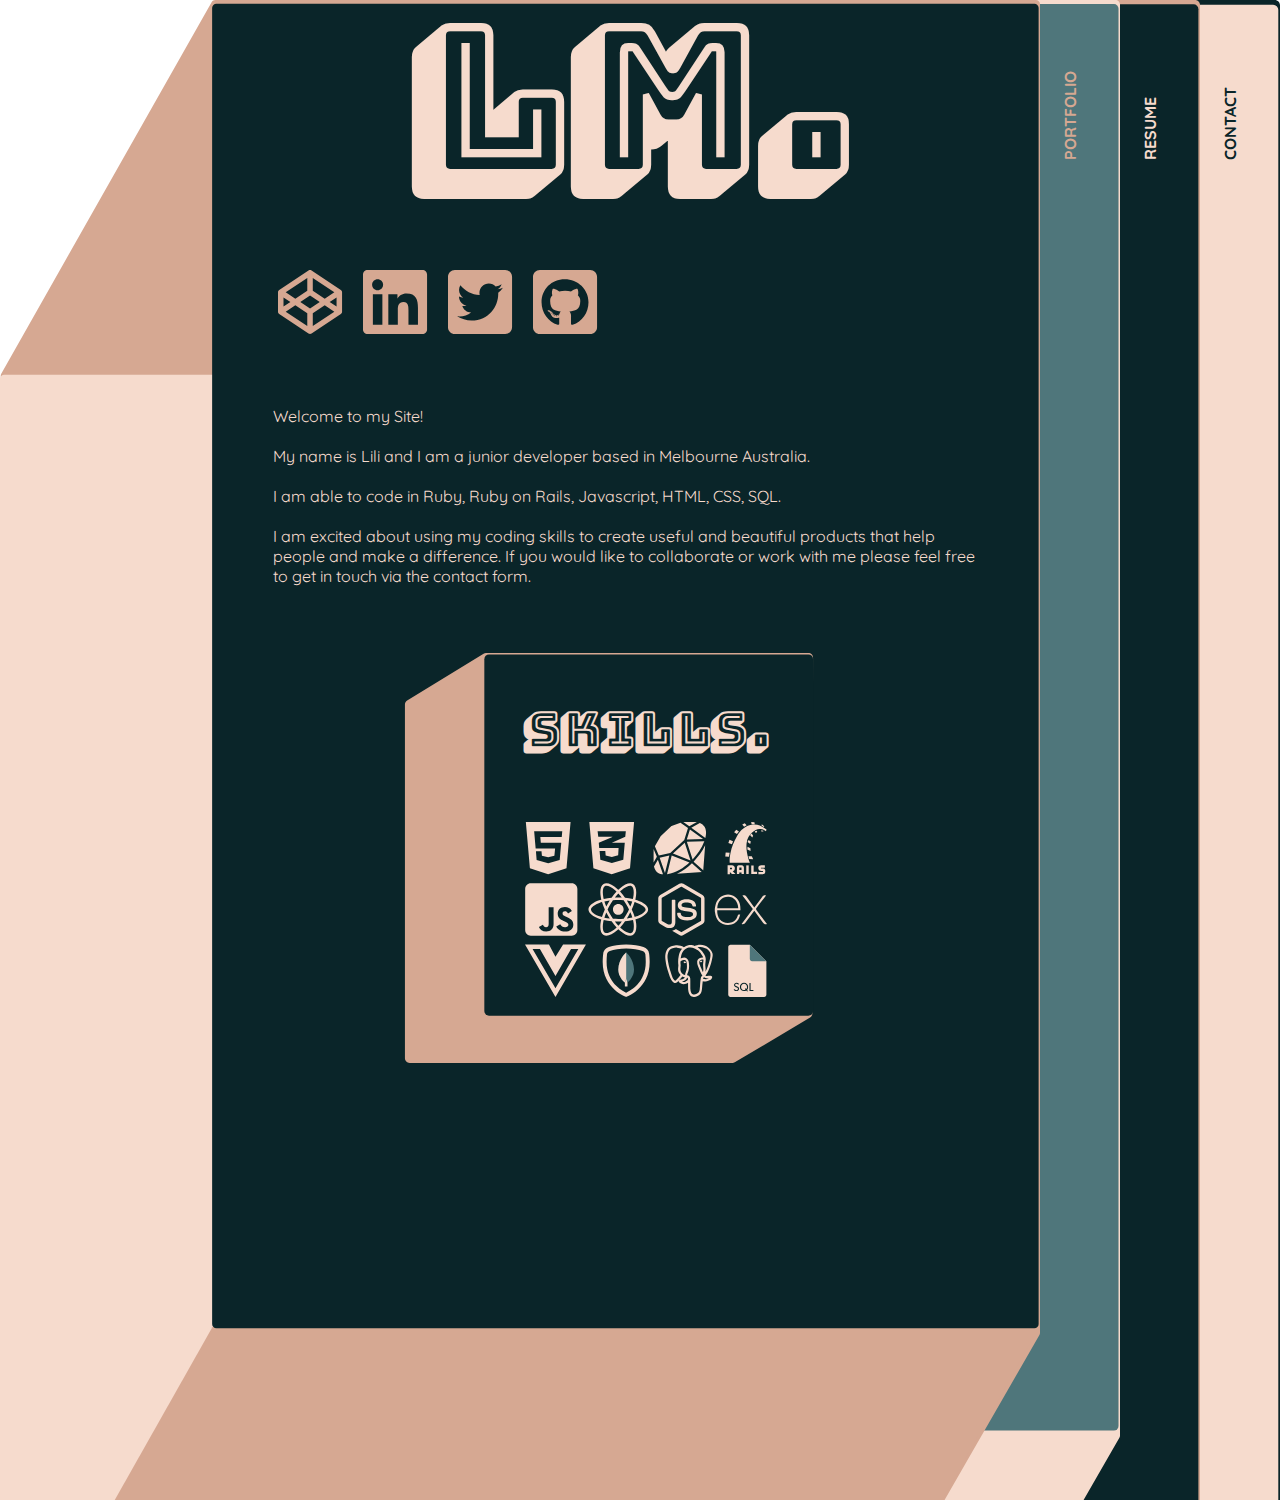
==== commit 85df494b: "final commit" ====
--- a/index.html
+++ b/index.html
@@ -54,7 +54,13 @@
                         </div>
 
                         <div class="content">
-                            <p>Lorem ipsum dolor sit amet, consectetur adipiscing elit. Nulla tempus imperdiet dui, vitae volutpat ex aliquet non. Donec cursus justo a ligula accumsan condimentum. Nam suscipit felis felis, eget imperdiet ipsum blandit id. Etiam condimentum aliquam ante, a accumsan orci elementum et. Vestibulum ante ipsum primis in faucibus orci luctus et ultrices posuere cubilia Curae; Praesent quam mi, laoreet eget porttitor sed, porta at ligula. Vestibulum eget odio mauris. Vestibulum turpis massa, porttitor in mauris nec, feugiat ullamcorper sem. Pellentesque nec fringilla neque, sit amet consectetur mauris. Sed luctus diam sit amet enim sollicitudin tristique. Nulla facilisi.</p>
+                            <p>Welcome to my Site! <br>
+                                <br>
+                                My name is Lili and I am a junior developer based in Melbourne Australia.<br>
+                                <br>
+                                I am able to code in Ruby, Ruby on Rails, Javascript, HTML, CSS, SQL.<br>
+                                <br>
+                                I am excited about using my coding skills to create useful and beautiful products that help people and make a difference. If you would like to collaborate or work with me please feel free to get in touch via the contact form.</p>
                         </div>
 
                         <div class="content">
